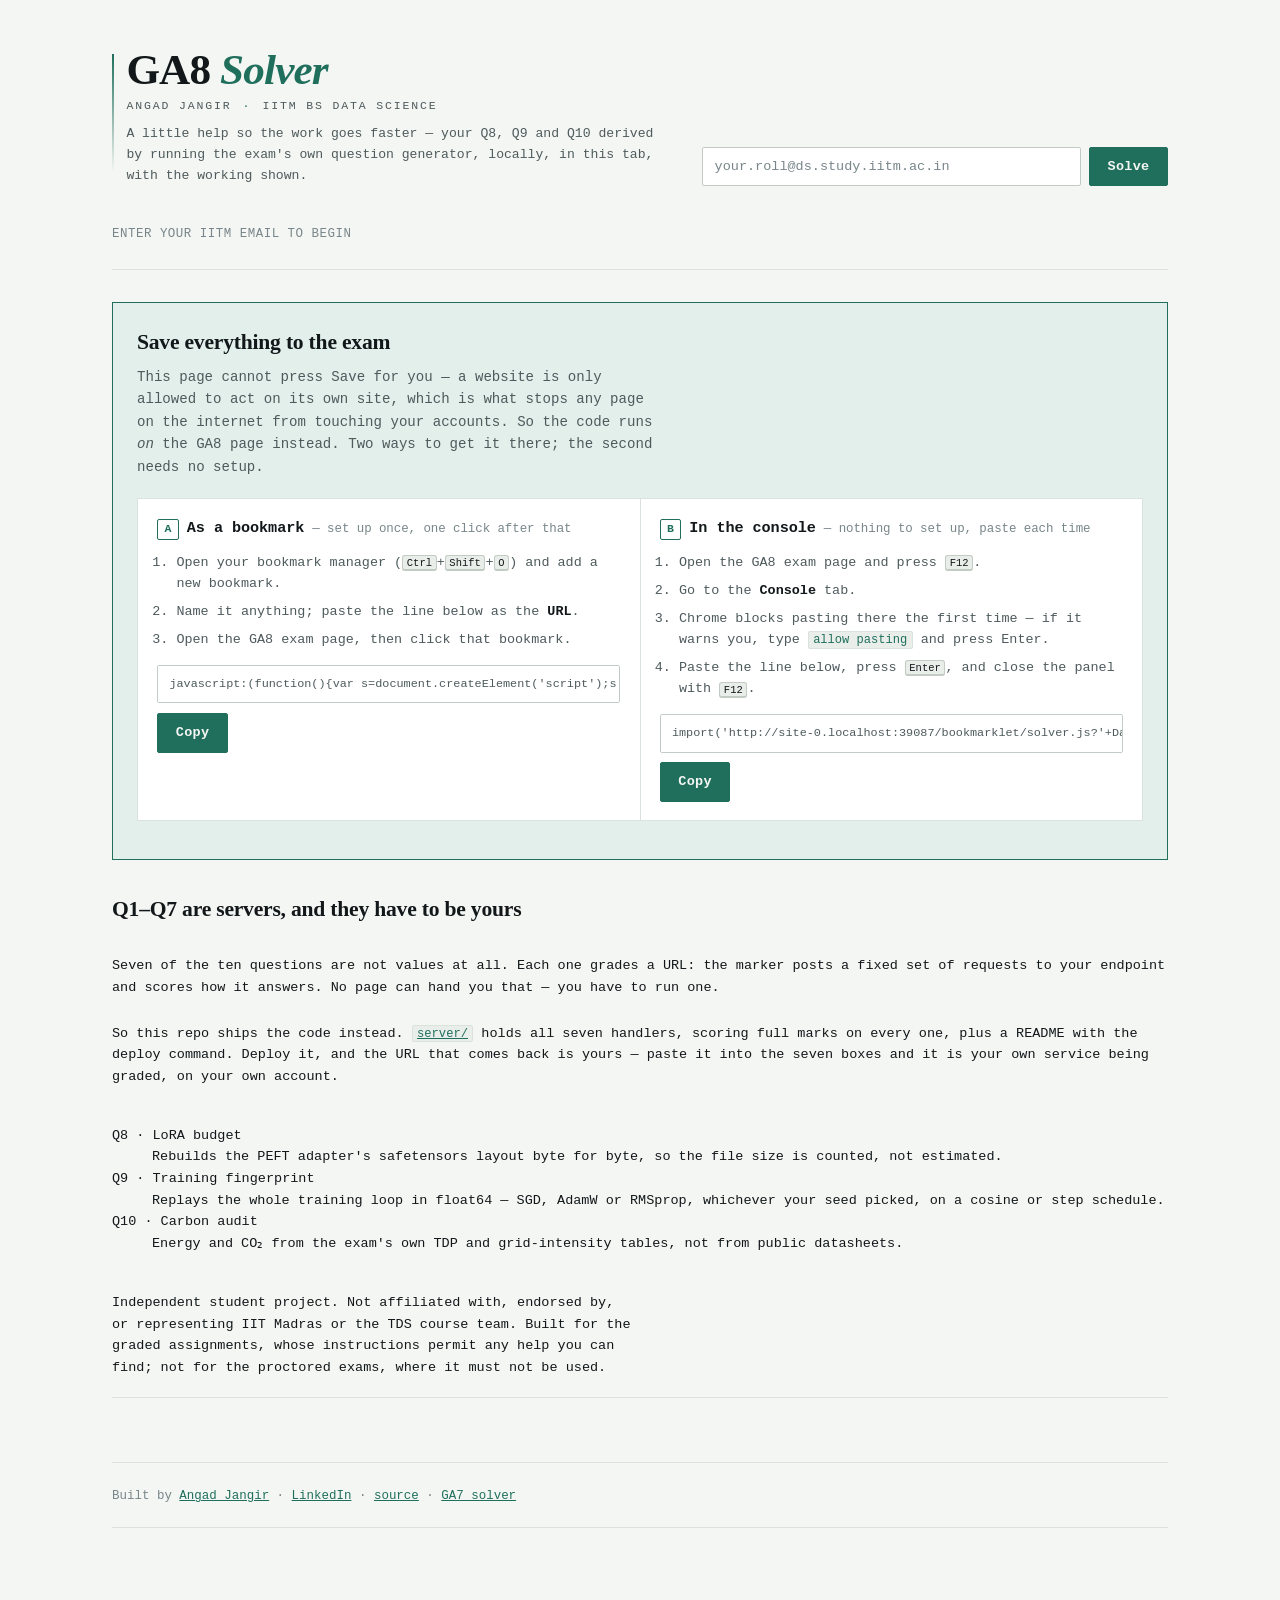
==== index.html @ c2b1f621 "GA8 Solver: derive Q8/Q9/Q10 per email, ship the Q1-Q7 service The three seeded questions are comput" ====
<!doctype html>
<html lang="en">
<head>
<meta charset="utf-8">
<meta name="viewport" content="width=device-width, initial-scale=1">
<title>GA8 Solver — derived, not guessed</title>
<meta name="description" content="Derives your GA8 Q8/Q9/Q10 answers from your email by running the exam's own question generator, in this tab, with the working shown — and hands you the server code for Q1–Q7.">
<meta name="color-scheme" content="light dark">
<link rel="icon" href="data:image/svg+xml,<svg xmlns='http://www.w3.org/2000/svg' viewBox='0 0 100 100'><text y='.9em' font-size='90'>&#129517;</text></svg>">
<link rel="stylesheet" href="./assets/style.css">
</head>
<body>
<div class="wrap">

  <header class="top">
    <div class="brand">
      <h1 class="wordmark">GA8 <em>Solver</em></h1>
      <p class="byline">Angad Jangir <span>·</span> IITM BS Data Science</p>
      <p class="tagline">A little help so the work goes faster — your Q8, Q9 and Q10 derived by running the exam's own question generator, locally, in this tab, with the working shown.</p>
    </div>
    <form id="run">
      <input id="email" type="email" placeholder="your.roll@ds.study.iitm.ac.in" autocomplete="email" required>
      <button class="go" type="submit">Solve</button>
    </form>
    <p id="status" data-kind="idle">Enter your IITM email to begin</p>
  </header>

  <section id="results" hidden></section>

  <section class="action" id="action">
    <div class="action-head">
      <h2>Save everything to the exam</h2>
      <p>
        This page cannot press Save for you — a website is only allowed to act on its own site,
        which is what stops any page on the internet from touching your accounts. So the code runs
        <em>on</em> the GA8 page instead. Two ways to get it there; the second needs no setup.
      </p>
    </div>

    <div class="ways">
      <article class="way">
        <h3><span class="way-n">A</span> As a bookmark <em>— set up once, one click after that</em></h3>
        <ol>
          <li>Open your bookmark manager (<kbd>Ctrl</kbd>+<kbd>Shift</kbd>+<kbd>O</kbd>) and add a new bookmark.</li>
          <li>Name it anything; paste the line below as the <strong>URL</strong>.</li>
          <li>Open the GA8 exam page, then click that bookmark.</li>
        </ol>
        <div class="action-code">
          <code id="bookmarklet-src">loading…</code>
          <button class="go" id="copy-bookmarklet" type="button">Copy</button>
        </div>
      </article>

      <article class="way">
        <h3><span class="way-n">B</span> In the console <em>— nothing to set up, paste each time</em></h3>
        <ol>
          <li>Open the GA8 exam page and press <kbd>F12</kbd>.</li>
          <li>Go to the <strong>Console</strong> tab.</li>
          <li>Chrome blocks pasting there the first time — if it warns you, type
            <code class="inline">allow pasting</code> and press Enter.</li>
          <li>Paste the line below, press <kbd>Enter</kbd>, and close the panel with <kbd>F12</kbd>.</li>
        </ol>
        <div class="action-code">
          <code id="console-src">loading…</code>
          <button class="go" id="copy-console" type="button">Copy</button>
        </div>
      </article>
    </div>
  </section>

  <section class="colophon">
    <h2>Q1–Q7 are servers, and they have to be yours</h2>
    <p>
      Seven of the ten questions are not values at all. Each one grades a URL: the marker posts a
      fixed set of requests to your endpoint and scores how it answers. No page can hand you that —
      you have to run one.
    </p>
    <p>
      So this repo ships the code instead. <a href="https://github.com/angadseth/tds-ga8-solver/tree/main/server"><code class="inline">server/</code></a>
      holds all seven handlers, scoring full marks on every one, plus a README with the deploy
      command. Deploy it, and the URL that comes back is yours — paste it into the seven boxes
      and it is your own service being graded, on your own account.
    </p>
    <dl class="facts">
      <dt>Q8 · LoRA budget</dt><dd>Rebuilds the PEFT adapter's safetensors layout byte for byte, so the file size is counted, not estimated.</dd>
      <dt>Q9 · Training fingerprint</dt><dd>Replays the whole training loop in float64 — SGD, AdamW or RMSprop, whichever your seed picked, on a cosine or step schedule.</dd>
      <dt>Q10 · Carbon audit</dt><dd>Energy and CO₂ from the exam's own TDP and grid-intensity tables, not from public datasheets.</dd>
    </dl>
    <p class="colophon-note">
      Independent student project. Not affiliated with, endorsed by, or representing IIT Madras or
      the TDS course team. Built for the graded assignments, whose instructions permit any help you
      can find; not for the proctored exams, where it must not be used.
    </p>
  </section>

  <footer class="colophon">
    <p>
      Built by <a href="https://github.com/angadseth">Angad Jangir</a> ·
      <a href="https://www.linkedin.com/in/angad-jangir-23306231b/">LinkedIn</a> ·
      <a href="https://github.com/angadseth/tds-ga8-solver">source</a> ·
      <a href="https://angadseth.github.io/tds-ga7-solver/">GA7 solver</a>
    </p>
  </footer>

</div>

<script type="module" src="./assets/app.js"></script>
<script>
  // Build the bookmarklet against wherever this page is actually hosted.
  const loader = new URL("./bookmarklet/solver.js", location.href).href;
  const code = `javascript:(function(){var s=document.createElement('script');s.type='module';s.src='${loader}?'+Date.now();document.body.appendChild(s);})()`;
  document.getElementById("bookmarklet-src").textContent = code;

  // The console wants the plain statement; a bookmark URL wants the javascript: form.
  const consoleCode = `import('${loader}?'+Date.now())`;
  document.getElementById("console-src").textContent = consoleCode;

  const wire = (id, text) => {
    const button = document.getElementById(id);
    button.addEventListener("click", async () => {
      await navigator.clipboard.writeText(text);
      button.textContent = "Copied";
      setTimeout(() => (button.textContent = "Copy"), 1500);
    });
  };
  wire("copy-bookmarklet", code);
  wire("copy-console", consoleCode);
</script>
</body>
</html>
---- assets/style.css ----
/* GA7 Solver — an instrument, not a document.
   Monospace throughout so every value sits on the same grid; one serif
   wordmark to keep it from reading as a terminal dump. */

:root {
  --ground: #f4f6f3;
  --surface: #ffffff;
  --surface-2: #eaeeea;
  --ink: #12181a;
  --ink-2: #4e5a5c;
  --ink-3: #78868a;
  --rule: #dbe1dc;
  --rule-2: #c2ccc4;
  --accent: #1f6f5c;
  --accent-soft: #e2efea;
  --pending: #8d5e10;
  --pending-soft: #f6efe0;
  --fail: #9e3b2e;

  --mono: ui-monospace, "Cascadia Mono", "SFMono-Regular", Consolas, "Liberation Mono", monospace;
  --serif: "Iowan Old Style", "Palatino Linotype", Palatino, Georgia, serif;
}

@media (prefers-color-scheme: dark) {
  :root:not([data-theme="light"]) {
    --ground: #0d1211;
    --surface: #141b1a;
    --surface-2: #1b2423;
    --ink: #e4eae7;
    --ink-2: #a3b1ad;
    --ink-3: #7a8884;
    --rule: #253130;
    --rule-2: #35443f;
    --accent: #6fc9ad;
    --accent-soft: #12241f;
    --pending: #d6a54e;
    --pending-soft: #241d10;
    --fail: #e08a78;
  }
}

:root[data-theme="dark"] {
  --ground: #0d1211;
  --surface: #141b1a;
  --surface-2: #1b2423;
  --ink: #e4eae7;
  --ink-2: #a3b1ad;
  --ink-3: #7a8884;
  --rule: #253130;
  --rule-2: #35443f;
  --accent: #6fc9ad;
  --accent-soft: #12241f;
  --pending: #d6a54e;
  --pending-soft: #241d10;
  --fail: #e08a78;
}

* { box-sizing: border-box; }

body {
  margin: 0;
  padding: 0 1.25rem 6rem;
  background: var(--ground);
  color: var(--ink);
  font-family: var(--mono);
  font-size: 13.5px;
  line-height: 1.6;
  font-variant-numeric: tabular-nums;
  -webkit-font-smoothing: antialiased;
}

.wrap { max-width: 66rem; margin: 0 auto; }

/* ---------- masthead ---------- */

header.top {
  display: flex;
  flex-wrap: wrap;
  align-items: flex-end;
  gap: 1.5rem 2rem;
  padding: 3rem 0 1.5rem;
  border-bottom: 1px solid var(--rule);
}

.wordmark {
  font-family: var(--serif);
  font-size: clamp(1.9rem, 1.4rem + 1.8vw, 2.7rem);
  font-weight: 600;
  letter-spacing: -0.02em;
  line-height: 1;
  margin: 0;
  flex: 0 0 auto;
}

.wordmark em { font-style: italic; color: var(--accent); }

.tagline {
  margin: 0.5rem 0 0;
  color: var(--ink-2);
  font-size: 0.82rem;
  max-width: 34rem;
}

form#run {
  margin-left: auto;
  display: flex;
  gap: 0.5rem;
  align-items: stretch;
  flex: 1 1 22rem;
  max-width: 30rem;
}

input[type="email"] {
  flex: 1;
  min-width: 0;
  font: inherit;
  color: var(--ink);
  background: var(--surface);
  border: 1px solid var(--rule-2);
  border-radius: 2px;
  padding: 0.5rem 0.7rem;
}

input[type="email"]::placeholder { color: var(--ink-3); }
input[type="email"]:focus-visible { outline: 2px solid var(--accent); outline-offset: -1px; }

button.go {
  font: inherit;
  font-weight: 600;
  letter-spacing: 0.02em;
  color: var(--ground);
  background: var(--accent);
  border: 1px solid var(--accent);
  border-radius: 2px;
  padding: 0.5rem 1.1rem;
  cursor: pointer;
}

button.go:hover { filter: brightness(1.08); }
button.go:focus-visible { outline: 2px solid var(--ink); outline-offset: 2px; }

#status {
  margin: 0.9rem 0 0;
  font-size: 0.78rem;
  letter-spacing: 0.04em;
  text-transform: uppercase;
  color: var(--ink-3);
  flex-basis: 100%;
}

#status[data-kind="ok"] { color: var(--accent); }
#status[data-kind="error"] { color: var(--fail); text-transform: none; letter-spacing: 0; }

/* ---------- summary ---------- */

#summary {
  display: grid;
  grid-template-columns: repeat(auto-fit, minmax(9rem, 1fr));
  gap: 1px;
  background: var(--rule);
  border: 1px solid var(--rule);
  margin: 2rem 0;
}

#summary:empty { display: none; }

.fact { background: var(--surface); padding: 1rem 1.1rem; }
.fact-value { font-size: 1.5rem; font-weight: 600; letter-spacing: -0.02em; line-height: 1.1; }
.fact-label { font-size: 0.74rem; color: var(--ink-3); margin-top: 0.3rem; }

/* ---------- ledger ---------- */

#ledger { border: 1px solid var(--rule); border-bottom: 0; }
#ledger:empty { display: none; }

.row { border-bottom: 1px solid var(--rule); background: var(--surface); }
.row[open] { background: var(--surface-2); }

.row-head {
  display: grid;
  grid-template-columns: 2.2rem minmax(6rem, 1fr) 4.5rem minmax(0, 1.6fr) auto;
  align-items: center;
  gap: 0.9rem;
  padding: 0.7rem 1rem;
  cursor: pointer;
  list-style: none;
}

.row-head::-webkit-details-marker { display: none; }
.row-head:hover { background: var(--accent-soft); }
.row-head:focus-visible { outline: 2px solid var(--accent); outline-offset: -2px; }

.row-n { color: var(--ink-3); font-size: 0.8rem; }
.row-title { font-weight: 600; letter-spacing: -0.01em; }
.row-marks { color: var(--ink-3); font-size: 0.76rem; }

.row-answer {
  overflow: hidden;
  text-overflow: ellipsis;
  white-space: nowrap;
  font-size: 0.82rem;
}

.row-answer.is-answer { color: var(--accent); }
.row-answer.is-pending { color: var(--pending); }
.row-answer.is-fail { color: var(--fail); }

.row--service .row-n,
.row--lookup .row-n { color: var(--pending); }

button.copy {
  font: inherit;
  font-size: 0.72rem;
  letter-spacing: 0.06em;
  text-transform: uppercase;
  color: var(--ink-2);
  background: transparent;
  border: 1px solid var(--rule-2);
  border-radius: 2px;
  padding: 0.2rem 0.55rem;
  cursor: pointer;
}

button.copy:hover { color: var(--ink); border-color: var(--ink-3); }

.row-body {
  padding: 0.4rem 1rem 1.3rem 4.1rem;
  border-top: 1px dashed var(--rule);
}

.note { margin: 0.8rem 0; color: var(--ink-2); max-width: 62ch; font-size: 0.85rem; }

.kv { display: grid; grid-template-columns: 12rem minmax(0, 1fr); gap: 0.6rem; margin: 0.45rem 0; }
.kv dt { color: var(--ink-3); font-size: 0.78rem; margin: 0; }
.kv dd { margin: 0; overflow-wrap: anywhere; }

ul.urls { margin: 0; padding-left: 1.1rem; }
ul.urls li { font-size: 0.8rem; overflow-wrap: anywhere; }

.scroll { overflow-x: auto; margin-top: 0.9rem; border: 1px solid var(--rule); }
table { border-collapse: collapse; width: 100%; font-size: 0.78rem; }
th, td { text-align: left; padding: 0.28rem 0.7rem; border-bottom: 1px solid var(--rule); white-space: nowrap; }
th { background: var(--surface-2); color: var(--ink-3); font-weight: 600; position: sticky; top: 0; }
tbody tr:last-child td { border-bottom: 0; }

/* ---------- prose blocks ---------- */

section.block { margin: 3rem 0 0; }

h2 {
  font-family: var(--serif);
  font-size: 1.35rem;
  font-weight: 600;
  letter-spacing: -0.01em;
  margin: 0 0 0.3rem;
}

section.block p { color: var(--ink-2); max-width: 64ch; font-size: 0.87rem; }

.callout {
  border: 1px solid var(--rule);
  border-left: 3px solid var(--pending);
  background: var(--pending-soft);
  padding: 0.9rem 1.1rem;
  margin: 1.2rem 0;
  max-width: 64ch;
  font-size: 0.85rem;
  color: var(--ink-2);
}

code {
  background: var(--surface-2);
  border: 1px solid var(--rule);
  border-radius: 2px;
  padding: 0.05em 0.35em;
  font-size: 0.9em;
}

pre {
  background: var(--surface);
  border: 1px solid var(--rule);
  padding: 0.9rem 1rem;
  overflow-x: auto;
  font-size: 0.78rem;
  margin: 1rem 0;
}

a { color: var(--accent); }

/* ---------- credits links ---------- */

.links {
  list-style: none;
  margin: 1.2rem 0 0;
  padding: 0;
  display: grid;
  gap: 1px;
  background: var(--rule);
  border: 1px solid var(--rule);
  max-width: 46rem;
}
@media (min-width: 54rem) { .links { grid-template-columns: minmax(0, 1fr) minmax(0, 1fr); } }

.links a {
  display: block;
  padding: 0.8rem 1rem;
  background: var(--surface);
  text-decoration: none;
  color: inherit;
  height: 100%;
}
.links a:hover { background: var(--surface-2); }

.links-what { display: block; color: var(--ink); font-size: 0.87rem; font-weight: 600; }
.links-who { display: block; margin-top: 0.15rem; color: var(--ink-3); font-size: 0.76rem; }

footer {
  margin-top: 4rem;
  padding-top: 1.5rem;
  border-top: 1px solid var(--rule);
  color: var(--ink-3);
  font-size: 0.78rem;
  max-width: 64ch;
}

@media (prefers-reduced-motion: reduce) {
  * { animation: none !important; transition: none !important; }
}

@media (max-width: 46rem) {
  .row-head { grid-template-columns: 2rem 1fr auto; row-gap: 0.35rem; }
  .row-marks { display: none; }
  .row-answer { grid-column: 1 / -1; white-space: normal; padding-left: 2.9rem; }
  .row-body { padding-left: 1rem; }
  .kv { grid-template-columns: 1fr; gap: 0.1rem; }
  form#run { margin-left: 0; }
}

/* ---------- street view panel ---------- */

.sv {
  display: flex;
  flex-direction: column;
  align-items: flex-start;
  gap: 0.55rem;
  margin-top: 1rem;
  padding: 1rem;
  border: 1px solid var(--rule);
  background: var(--surface);
  max-width: 46rem;
}

.sv-field { display: grid; grid-template-columns: 7rem minmax(0, 1fr); gap: 0.6rem; align-items: center; width: 100%; }
.sv-field > span { color: var(--ink-3); font-size: 0.78rem; }

.sv-input {
  font: inherit;
  color: var(--ink);
  background: var(--ground);
  border: 1px solid var(--rule-2);
  border-radius: 2px;
  padding: 0.4rem 0.6rem;
  min-width: 0;
}

.sv-input:focus-visible { outline: 2px solid var(--accent); outline-offset: -1px; }
.sv-ref { font-size: 0.8rem; color: var(--ink-2); text-decoration: none; border-bottom: 1px solid var(--rule-2); }
.sv-ref:hover { color: var(--ink); border-bottom-color: currentColor; }
.sv .go { align-self: flex-start; }
.sv .go:disabled { opacity: 0.5; cursor: progress; }

.sv-out { width: 100%; }
.sv-out:empty { display: none; }
.sv-answer { display: flex; align-items: center; gap: 0.7rem; flex-wrap: wrap; margin-bottom: 0.7rem; }
.sv-answer code { color: var(--accent); font-size: 0.92rem; }
.sv-error { color: var(--fail); margin: 0; font-size: 0.85rem; }

/* ---------- probe harness ---------- */

.probe-controls { display: flex; gap: 0.5rem; margin: 1.2rem 0 0.8rem; max-width: 46rem; }
.probe-controls .sv-input { flex: 1; }

.probe-bar { min-height: 1.4rem; }
.probe-count { font-size: 0.8rem; letter-spacing: 0.04em; text-transform: uppercase; color: var(--ink-3); }
.probe-count--ok { color: var(--accent); }
.probe-count--bad { color: var(--fail); }

.probe-out { border: 1px solid var(--rule); margin-top: 0.6rem; }
.probe-out:empty { display: none; }

.probe {
  display: grid;
  grid-template-columns: 3rem minmax(0, 1fr) 10rem;
  gap: 0.7rem;
  align-items: baseline;
  padding: 0.32rem 0.8rem;
  border-bottom: 1px solid var(--rule);
  background: var(--surface);
  font-size: 0.8rem;
}

.probe:last-child { border-bottom: 0; }
.probe-mark { font-size: 0.7rem; letter-spacing: 0.06em; text-transform: uppercase; }
.probe--ok .probe-mark { color: var(--accent); }
.probe--bad .probe-mark { color: var(--fail); }
.probe--bad { background: var(--pending-soft); }
.probe-path { color: var(--ink-3); text-align: right; }
.probe-detail { grid-column: 2 / -1; color: var(--ink-2); font-size: 0.75rem; overflow-wrap: anywhere; }

@media (max-width: 46rem) {
  .probe { grid-template-columns: 3rem 1fr; }
  .probe-path { grid-column: 2; text-align: left; }
}

/* ---------- street view: the manual route, which needs no token ---------- */

.sv ol.steps { margin: 0 0 0.4rem; padding-left: 1.3rem; display: flex; flex-direction: column; gap: 0.45rem; }
.sv ol.steps li { font-size: 0.85rem; color: var(--ink-2); }
.sv ol.steps strong { color: var(--ink); }

.sv-prompt {
  width: 100%;
  max-height: 15rem;
  overflow: auto;
  white-space: pre-wrap;
  margin: 0.6rem 0 0.5rem;
  font-size: 0.76rem;
  color: var(--ink-2);
}

.sv-auto { width: 100%; margin-top: 0.9rem; border-top: 1px solid var(--rule); padding-top: 0.8rem; }
.sv-auto summary { cursor: pointer; color: var(--ink-3); font-size: 0.8rem; margin-bottom: 0.6rem; }
.sv-auto summary:hover { color: var(--ink); }
.sv-auto > *:not(summary) { margin-bottom: 0.5rem; }

/* ---------- workflow evidence ---------- */

.wf { margin-top: 0.9rem; max-width: 46rem; }
.wf .probe-controls { margin-top: 0; }
.wf-out:empty { display: none; }
.wf-out { border: 1px solid var(--rule); margin-top: 0.6rem; }
.wf-out .sv-error, .wf-out .note { padding: 0.6rem 0.8rem; margin: 0; }

.sv-actions { display: flex; align-items: center; gap: 0.8rem; flex-wrap: wrap; }
.sv-free { color: var(--accent); font-size: 0.76rem; letter-spacing: 0.04em; text-transform: uppercase; }

.wf > .go { margin-bottom: 0.5rem; }
.wf-ok { color: var(--accent); }
.wf-warn { color: var(--pending); }
.wf-manual { margin-top: 0.4rem; }
.wf-manual summary { cursor: pointer; color: var(--ink-3); font-size: 0.8rem; }
.wf-manual summary:hover { color: var(--ink); }

/* ---------- the score the exam actually recorded ---------- */

.live {
  display: flex;
  align-items: baseline;
  flex-wrap: wrap;
  gap: 0.5rem 1rem;
  padding: 0.9rem 1.1rem;
  margin: 0 0 2rem;
  border: 1px solid var(--rule);
  border-left: 3px solid var(--accent);
  background: var(--surface);
}

.live-label { color: var(--ink-3); font-size: 0.76rem; letter-spacing: 0.06em; text-transform: uppercase; }
.live-value { font-size: 1.35rem; font-weight: 600; letter-spacing: -0.02em; }
.live-value--full { color: var(--accent); }
.live-value--part { color: var(--pending); }
.live-value--none { color: var(--ink-3); font-size: 1rem; }
.live-detail { color: var(--ink-2); font-size: 0.8rem; flex: 1 1 14rem; }
.live .copy { margin-left: auto; }

/* ---------- the thing that actually saves ---------- */

.action {
  margin: 2rem 0;
  border: 1px solid var(--accent);
  background: var(--accent-soft);
  padding: 1.4rem 1.5rem;
}

.action h2 { margin: 0 0 0.4rem; }
.action-head p { color: var(--ink-2); max-width: 62ch; margin: 0; font-size: 0.88rem; }

.action-steps {
  margin: 1rem 0;
  padding-left: 1.3rem;
  display: flex;
  flex-direction: column;
  gap: 0.3rem;
  max-width: 62ch;
}

.action-steps li { color: var(--ink); font-size: 0.88rem; }

.action-code {
  display: flex;
  flex-wrap: wrap;
  gap: 0.6rem;
  align-items: stretch;
  margin-top: 0.9rem;
  min-width: 0;
}

.action-code code {
  flex: 1 1 100%;
  min-width: 0;
  max-width: 100%;
  overflow-x: auto;
  white-space: nowrap;
  background: var(--surface);
  border: 1px solid var(--rule-2);
  border-radius: 2px;
  padding: 0.55rem 0.7rem;
  font-size: 0.74rem;
  color: var(--ink-2);
}

.action-code .go { flex: 0 0 auto; }

@media (max-width: 40rem) {
  .action-code { flex-direction: column; }
  .action-code .go { align-self: flex-start; }
}

/* ---------- masthead identity ---------- */

.brand { position: relative; padding-left: 0.9rem; }

.brand::before {
  content: "";
  position: absolute;
  left: 0;
  top: 0.35rem;
  bottom: 0.9rem;
  width: 2px;
  background: linear-gradient(var(--accent), transparent);
}

.byline {
  margin: 0.35rem 0 0;
  font-size: 0.72rem;
  letter-spacing: 0.16em;
  text-transform: uppercase;
  color: var(--ink-2);
}

.byline span { color: var(--accent); padding: 0 0.15rem; }

/* ---------- colophon ---------- */

.colophon {
  display: flex;
  flex-wrap: wrap;
  gap: 1.5rem 3rem;
  align-items: flex-start;
  justify-content: space-between;
  padding-bottom: 1.2rem;
  border-bottom: 1px solid var(--rule);
  margin-bottom: 1.2rem;
}

.colophon p { margin: 0; }

.colophon-name {
  font-family: var(--serif);
  font-size: 1.15rem;
  font-weight: 600;
  letter-spacing: -0.01em;
  color: var(--ink);
}

.colophon-facts { display: flex; flex-wrap: wrap; gap: 0.3rem 2rem; margin: 0; }
.colophon-facts > div { display: flex; flex-direction: column; gap: 0.1rem; }
.colophon-facts dt { font-size: 0.68rem; letter-spacing: 0.12em; text-transform: uppercase; color: var(--ink-3); }
.colophon-facts dd { margin: 0; font-size: 0.82rem; color: var(--ink-2); }

.colophon-note { max-width: 64ch; }

footer { max-width: none; }

/* ---------- two ways in ---------- */

.ways { display: grid; gap: 1px; background: var(--rule); border: 1px solid var(--rule); margin: 1.2rem 0 1rem; }
@media (min-width: 54rem) { .ways { grid-template-columns: minmax(0, 1fr) minmax(0, 1fr); } }

/* min-width:0 lets the code block scroll inside the card instead of
   stretching the grid track and pushing the page sideways. */
.way { background: var(--surface); padding: 1.1rem 1.2rem; min-width: 0; }

.way h3 {
  margin: 0 0 0.7rem;
  font-size: 0.95rem;
  font-weight: 650;
  letter-spacing: -0.005em;
  display: flex;
  align-items: baseline;
  gap: 0.5rem;
  flex-wrap: wrap;
}

.way h3 em { font-style: normal; font-weight: 400; color: var(--ink-3); font-size: 0.78rem; }

.way-n {
  display: inline-grid;
  place-items: center;
  width: 1.35rem;
  height: 1.35rem;
  border: 1px solid var(--accent);
  color: var(--accent);
  font-size: 0.72rem;
  border-radius: 2px;
  flex: 0 0 auto;
}

.way ol { margin: 0; padding-left: 1.2rem; display: flex; flex-direction: column; gap: 0.4rem; }
.way li { font-size: 0.84rem; color: var(--ink-2); }
.way li strong { color: var(--ink); font-weight: 620; }

kbd {
  font: inherit;
  font-size: 0.78em;
  background: var(--surface-2);
  border: 1px solid var(--rule-2);
  border-bottom-width: 2px;
  border-radius: 3px;
  padding: 0.05em 0.35em;
  color: var(--ink);
}

code.inline { color: var(--accent); }

.action-after { margin: 0; color: var(--ink-2); font-size: 0.85rem; max-width: 66ch; }

/* --- GA8 additions: the derived-answer cards -----------------------------
   Own class names throughout: .row / .row-answer / .facts already mean
   something else in this stylesheet (the GA7 results table), and reusing them
   inherits nowrap and grid rules that mangle a JSON block. */

#results {
  max-width: 62rem;
  margin: 0 auto 3rem;
  padding: 0 1rem;
}

.ga8-h {
  font-family: var(--serif);
  font-size: 1.35rem;
  font-weight: 500;
  margin: 2.5rem 0 1rem;
}

.ga8-card {
  display: block;
  background: var(--surface);
  border: 1px solid var(--rule);
  border-radius: 10px;
  padding: 1rem 1.15rem 1.15rem;
  margin-bottom: 0.9rem;
}

.ga8-head {
  display: flex;
  align-items: baseline;
  gap: 0.65rem;
  margin: 0 0 0.25rem;
  font-size: 0.95rem;
  font-weight: 600;
}

.ga8-num { color: var(--accent); }

.ga8-qid {
  margin: 0 0 0.8rem;
  color: var(--ink-3);
  font-size: 0.78rem;
}

.ga8-works {
  list-style: none;
  margin: 0;
  padding: 0;
}

.ga8-works li {
  display: flex;
  flex-wrap: wrap;
  gap: 0.5rem;
  padding: 0.2rem 0;
  font-size: 0.8rem;
}

.ga8-works b {
  min-width: 8.5rem;
  color: var(--ink-3);
  font-weight: 400;
}

.ga8-json {
  margin: 0.85rem 0 0.7rem;
  padding: 0.7rem 0.85rem;
  background: var(--surface-2);
  border: 1px solid var(--rule);
  border-radius: 7px;
  overflow-x: auto;
  white-space: pre;
  font-family: var(--mono);
  font-size: 0.8rem;
  line-height: 1.5;
}

.ga8-copy {
  padding: 0.4rem 0.85rem;
  background: transparent;
  color: var(--ink-2);
  border: 1px solid var(--rule-2);
  border-radius: 6px;
  font: inherit;
  font-size: 0.78rem;
  cursor: pointer;
}

.ga8-copy:hover { border-color: var(--accent); color: var(--accent); }

.ga8-ids {
  list-style: none;
  margin: 0;
  padding: 0;
}

.ga8-ids li {
  display: flex;
  flex-wrap: wrap;
  gap: 0.5rem 0.75rem;
  align-items: baseline;
  justify-content: space-between;
  padding: 0.4rem 0;
  border-top: 1px solid var(--rule);
  font-size: 0.82rem;
}

.ga8-ids li:first-child { border-top: 0; }
.ga8-ids code { color: var(--ink-3); font-size: 0.76rem; }
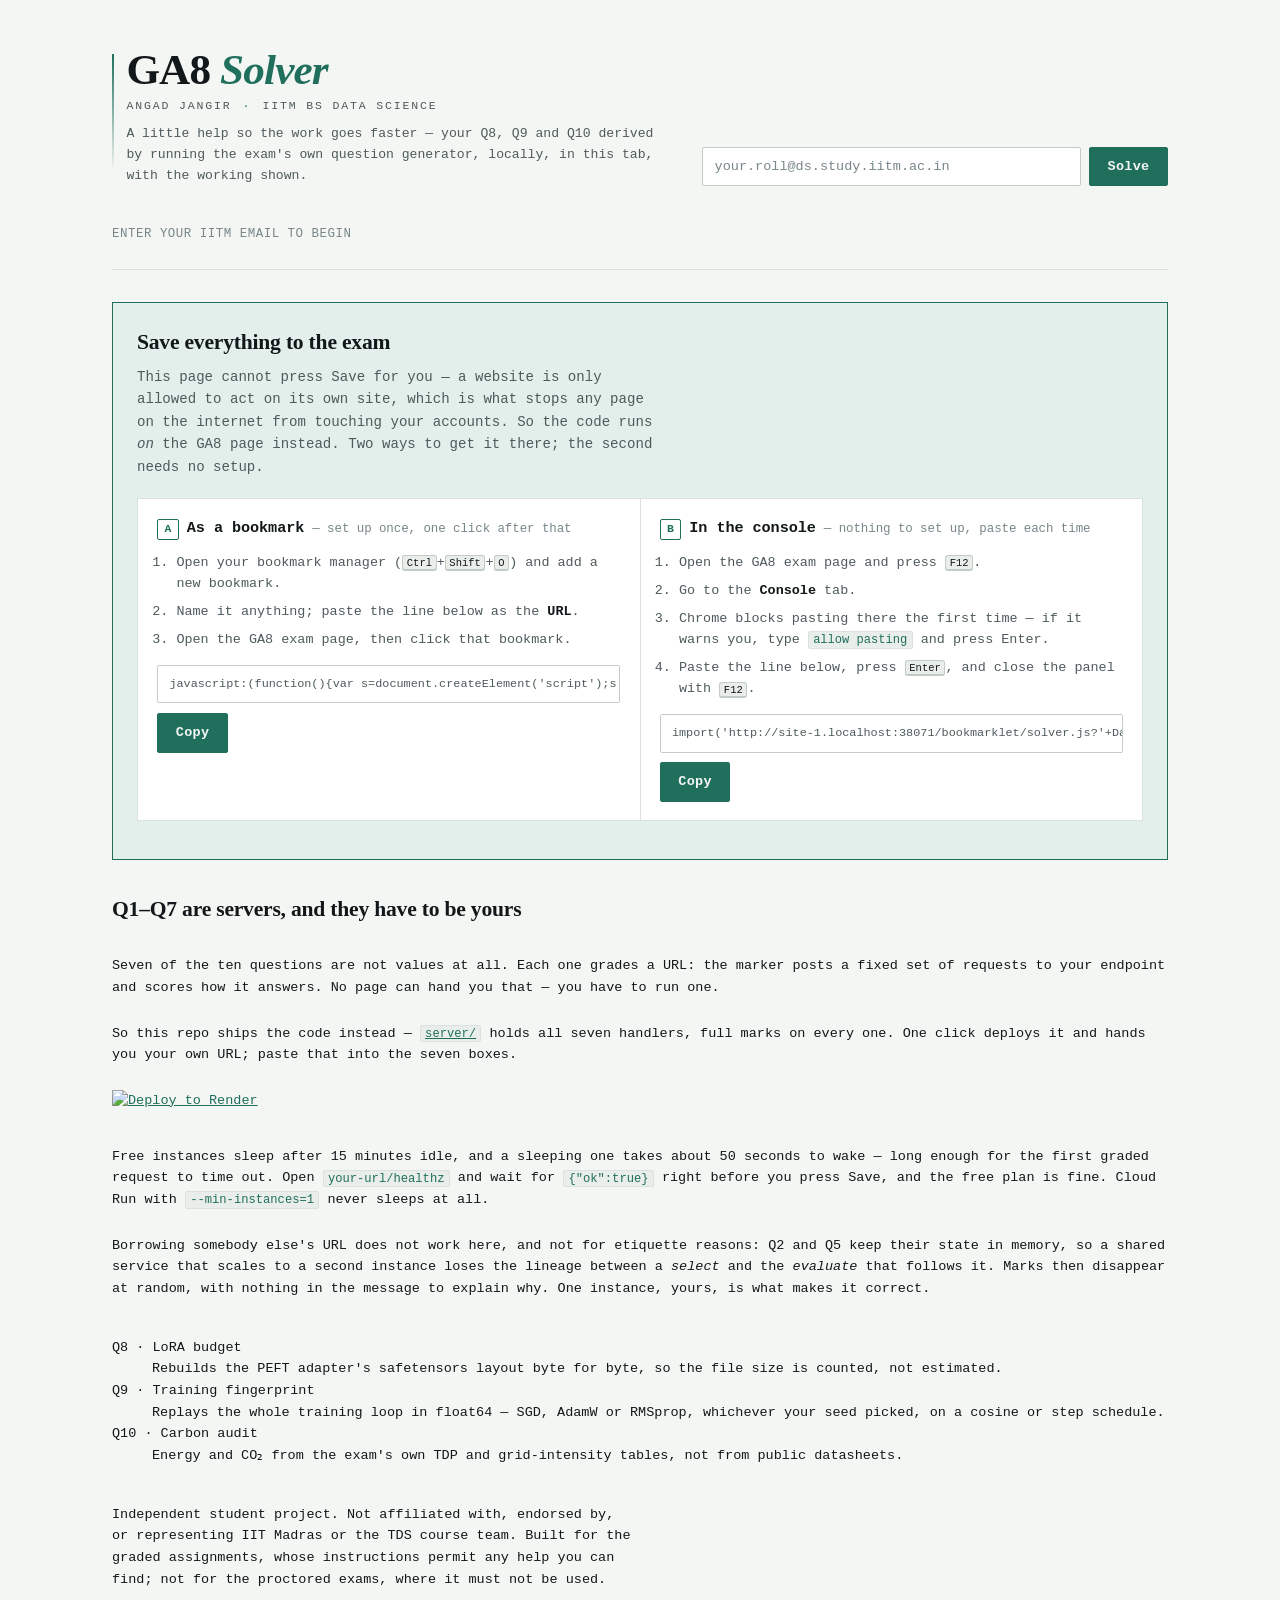
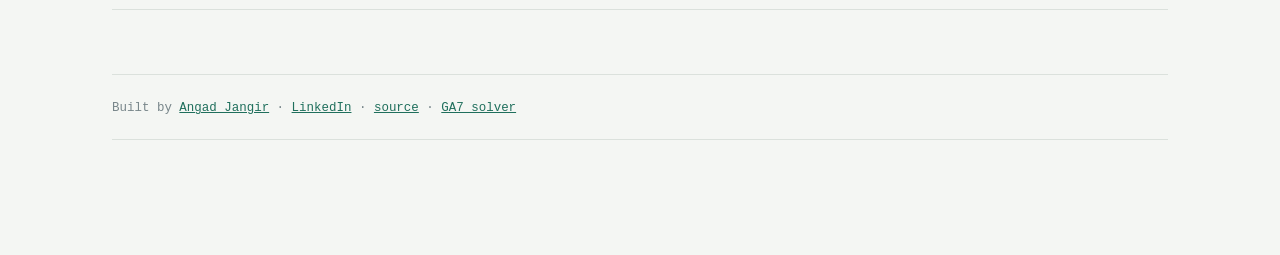
==== commit cc85e93b: "Make the Q1-Q7 deploy one click, and say why the service must be yours Q2 and Q5 keep cross-request " ====
--- a/index.html
+++ b/index.html
@@ -76,10 +76,29 @@
       you have to run one.
     </p>
     <p>
-      So this repo ships the code instead. <a href="https://github.com/angadseth/tds-ga8-solver/tree/main/server"><code class="inline">server/</code></a>
-      holds all seven handlers, scoring full marks on every one, plus a README with the deploy
-      command. Deploy it, and the URL that comes back is yours — paste it into the seven boxes
-      and it is your own service being graded, on your own account.
+      So this repo ships the code instead —
+      <a href="https://github.com/angadseth/tds-ga8-solver/tree/main/server"><code class="inline">server/</code></a>
+      holds all seven handlers, full marks on every one. One click deploys it and hands you your
+      own URL; paste that into the seven boxes.
+    </p>
+    <p class="deploy-cta">
+      <a href="https://render.com/deploy?repo=https://github.com/angadseth/tds-ga8-solver">
+        <img src="https://render.com/images/deploy-to-render-button.svg" alt="Deploy to Render" height="32">
+      </a>
+    </p>
+    <p>
+      Free instances sleep after 15 minutes idle, and a sleeping one takes about 50 seconds to
+      wake — long enough for the first graded request to time out. Open
+      <code class="inline">your-url/healthz</code> and wait for <code class="inline">{"ok":true}</code>
+      right before you press Save, and the free plan is fine. Cloud Run with
+      <code class="inline">--min-instances=1</code> never sleeps at all.
+    </p>
+    <p>
+      Borrowing somebody else's URL does not work here, and not for etiquette reasons: Q2 and Q5
+      keep their state in memory, so a shared service that scales to a second instance loses the
+      lineage between a <em>select</em> and the <em>evaluate</em> that follows it. Marks then
+      disappear at random, with nothing in the message to explain why. One instance, yours,
+      is what makes it correct.
     </p>
     <dl class="facts">
       <dt>Q8 · LoRA budget</dt><dd>Rebuilds the PEFT adapter's safetensors layout byte for byte, so the file size is counted, not estimated.</dd>
--- a/assets/style.css
+++ b/assets/style.css
@@ -744,3 +744,6 @@
 
 .ga8-ids li:first-child { border-top: 0; }
 .ga8-ids code { color: var(--ink-3); font-size: 0.76rem; }
+
+.deploy-cta { margin: 1.1rem 0 1.4rem; }
+.deploy-cta img { display: block; max-width: 100%; height: 32px; }
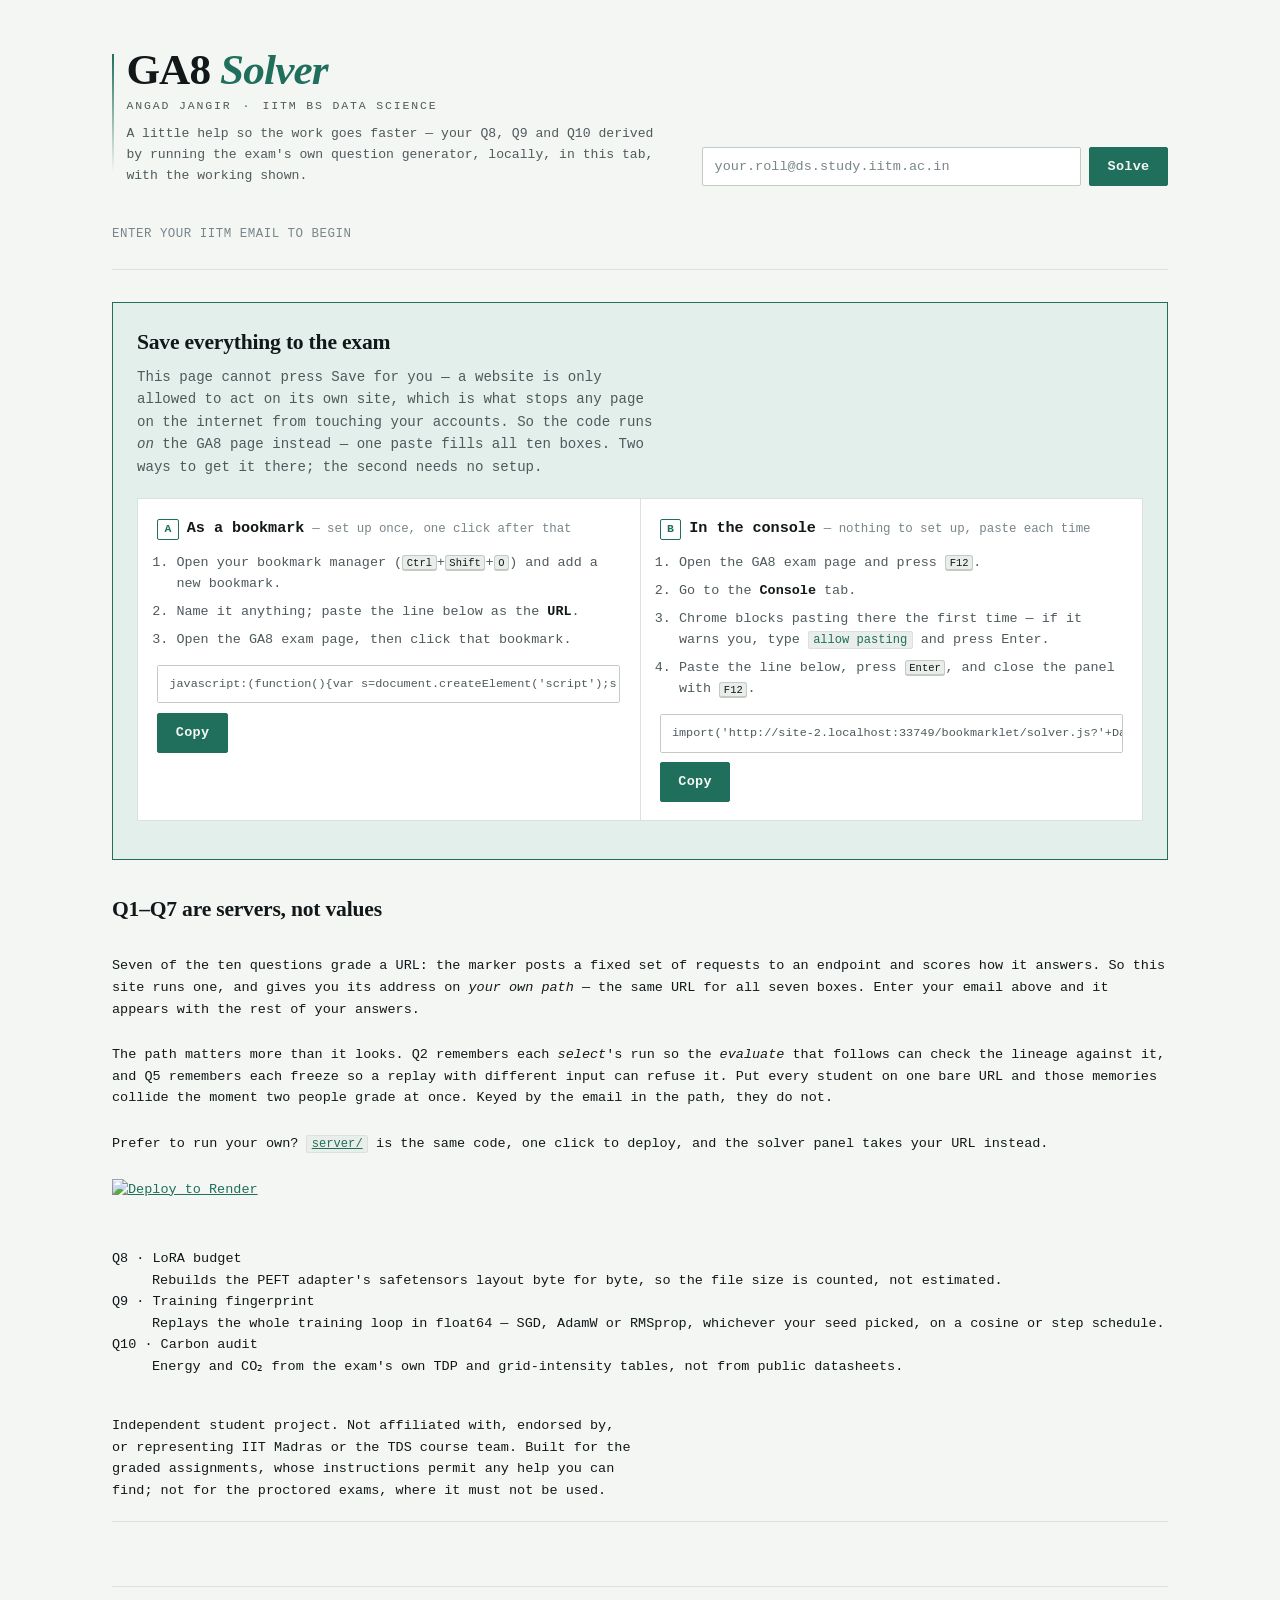
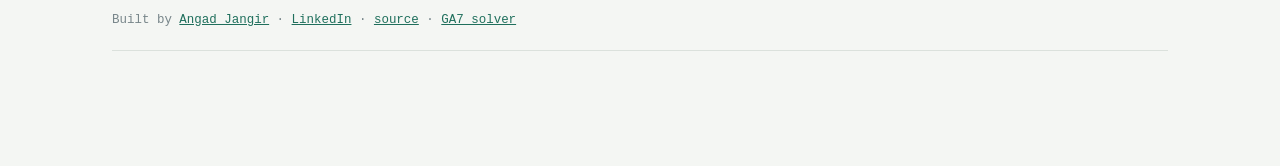
==== commit d87ee91f: "One paste fills all ten boxes: host Q1-Q7, namespaced per student Q1-Q7 are identical for every stud" ====
--- a/index.html
+++ b/index.html
@@ -33,7 +33,7 @@
       <p>
         This page cannot press Save for you — a website is only allowed to act on its own site,
         which is what stops any page on the internet from touching your accounts. So the code runs
-        <em>on</em> the GA8 page instead. Two ways to get it there; the second needs no setup.
+        <em>on</em> the GA8 page instead — one paste fills all ten boxes. Two ways to get it there; the second needs no setup.
       </p>
     </div>
 
@@ -69,36 +69,28 @@
   </section>
 
   <section class="colophon">
-    <h2>Q1–Q7 are servers, and they have to be yours</h2>
+    <h2>Q1–Q7 are servers, not values</h2>
     <p>
-      Seven of the ten questions are not values at all. Each one grades a URL: the marker posts a
-      fixed set of requests to your endpoint and scores how it answers. No page can hand you that —
-      you have to run one.
+      Seven of the ten questions grade a URL: the marker posts a fixed set of requests to an
+      endpoint and scores how it answers. So this site runs one, and gives you its address on
+      <em>your own path</em> — the same URL for all seven boxes. Enter your email above and it
+      appears with the rest of your answers.
     </p>
     <p>
-      So this repo ships the code instead —
-      <a href="https://github.com/angadseth/tds-ga8-solver/tree/main/server"><code class="inline">server/</code></a>
-      holds all seven handlers, full marks on every one. One click deploys it and hands you your
-      own URL; paste that into the seven boxes.
+      The path matters more than it looks. Q2 remembers each <em>select</em>'s run so the
+      <em>evaluate</em> that follows can check the lineage against it, and Q5 remembers each
+      freeze so a replay with different input can refuse it. Put every student on one bare URL and
+      those memories collide the moment two people grade at once. Keyed by the email in the path,
+      they do not.
+    </p>
+    <p>
+      Prefer to run your own? <a href="https://github.com/angadseth/tds-ga8-solver/tree/main/server"><code class="inline">server/</code></a>
+      is the same code, one click to deploy, and the solver panel takes your URL instead.
     </p>
     <p class="deploy-cta">
       <a href="https://render.com/deploy?repo=https://github.com/angadseth/tds-ga8-solver">
         <img src="https://render.com/images/deploy-to-render-button.svg" alt="Deploy to Render" height="32">
       </a>
-    </p>
-    <p>
-      Free instances sleep after 15 minutes idle, and a sleeping one takes about 50 seconds to
-      wake — long enough for the first graded request to time out. Open
-      <code class="inline">your-url/healthz</code> and wait for <code class="inline">{"ok":true}</code>
-      right before you press Save, and the free plan is fine. Cloud Run with
-      <code class="inline">--min-instances=1</code> never sleeps at all.
-    </p>
-    <p>
-      Borrowing somebody else's URL does not work here, and not for etiquette reasons: Q2 and Q5
-      keep their state in memory, so a shared service that scales to a second instance loses the
-      lineage between a <em>select</em> and the <em>evaluate</em> that follows it. Marks then
-      disappear at random, with nothing in the message to explain why. One instance, yours,
-      is what makes it correct.
     </p>
     <dl class="facts">
       <dt>Q8 · LoRA budget</dt><dd>Rebuilds the PEFT adapter's safetensors layout byte for byte, so the file size is counted, not estimated.</dd>
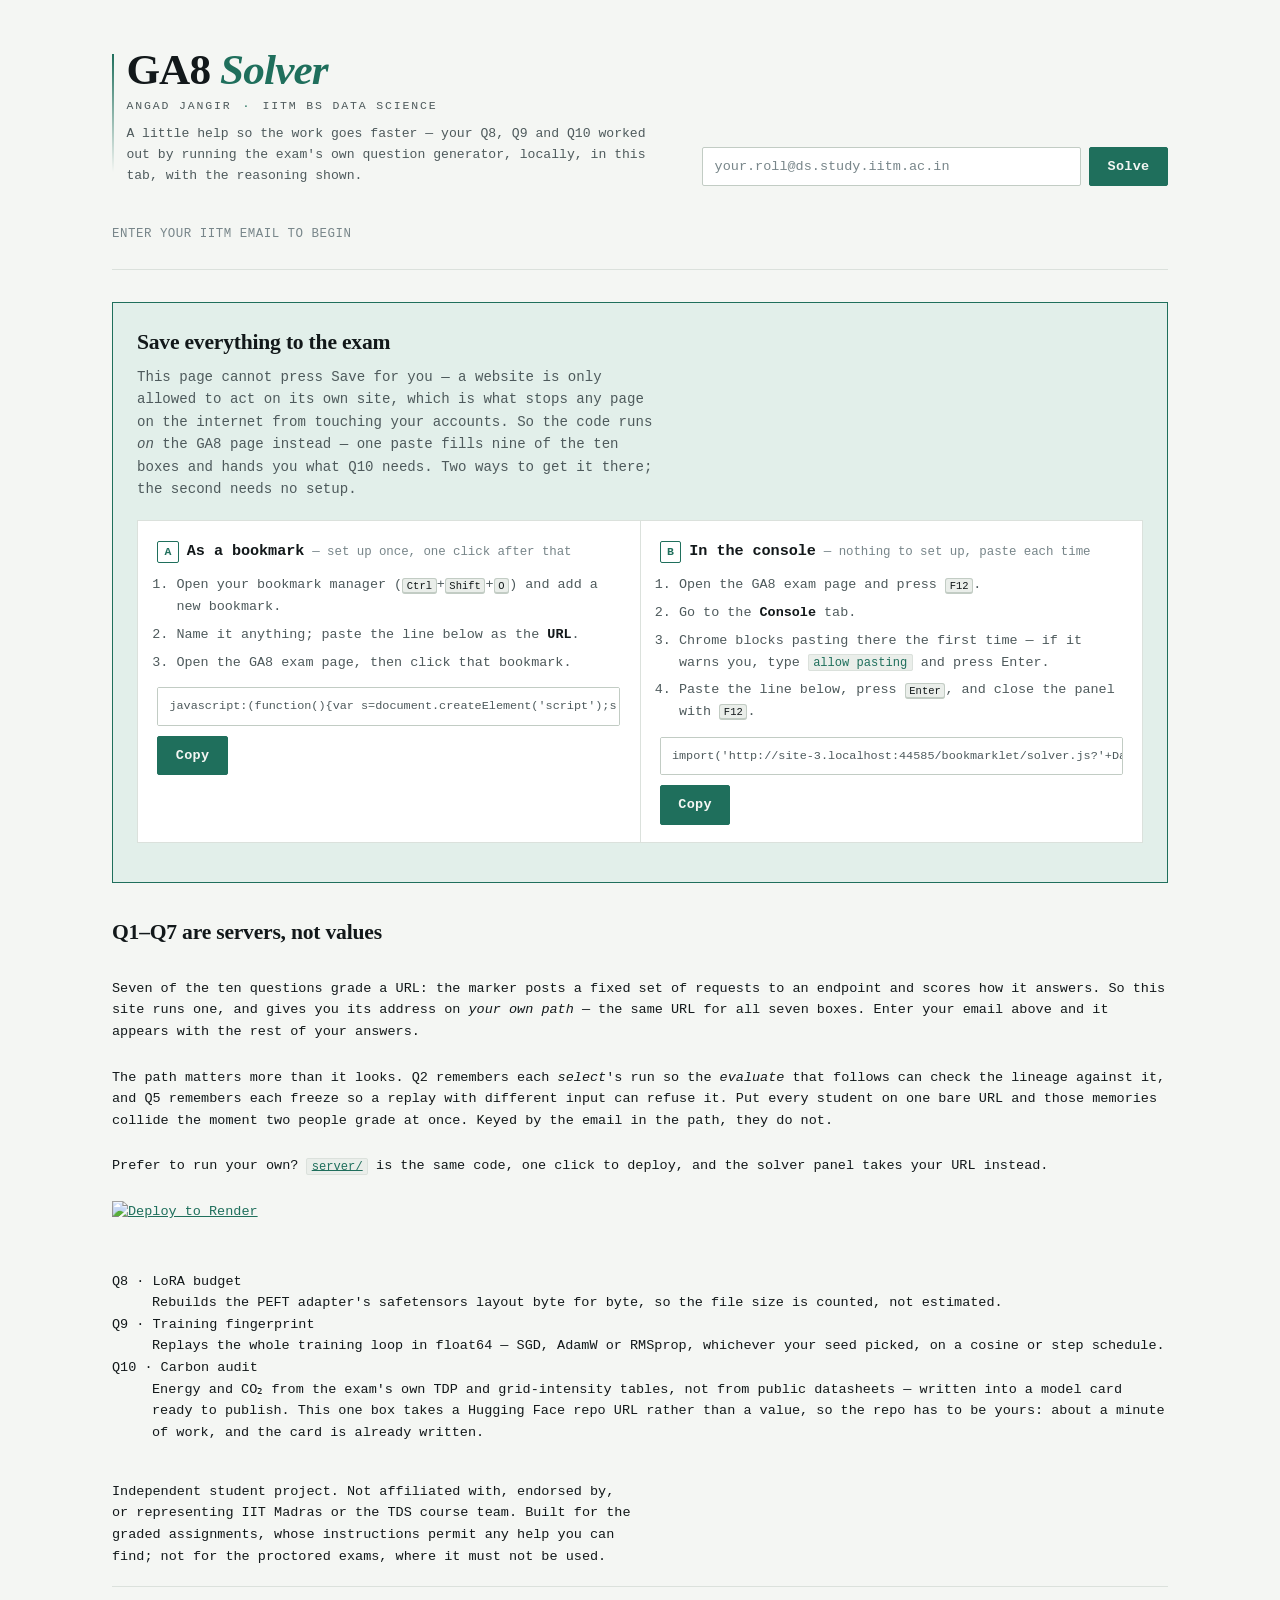
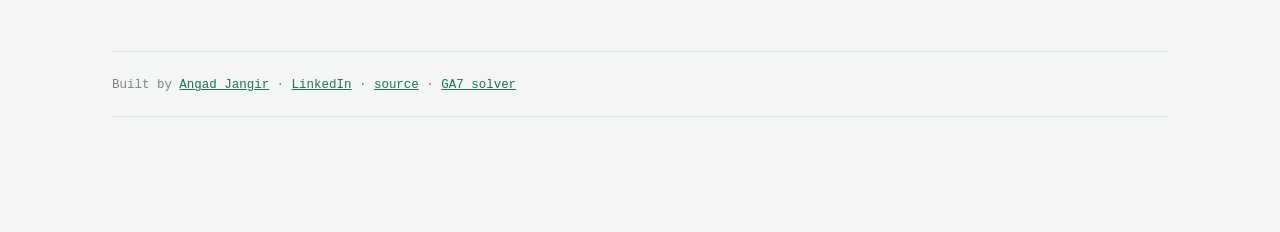
==== commit cf74569c: "Fix Q10: its box takes a Hugging Face repo URL, not a value The panel was pasting the computed carbo" ====
--- a/index.html
+++ b/index.html
@@ -16,7 +16,7 @@
     <div class="brand">
       <h1 class="wordmark">GA8 <em>Solver</em></h1>
       <p class="byline">Angad Jangir <span>·</span> IITM BS Data Science</p>
-      <p class="tagline">A little help so the work goes faster — your Q8, Q9 and Q10 derived by running the exam's own question generator, locally, in this tab, with the working shown.</p>
+      <p class="tagline">A little help so the work goes faster — your Q8, Q9 and Q10 worked out by running the exam's own question generator, locally, in this tab, with the reasoning shown.</p>
     </div>
     <form id="run">
       <input id="email" type="email" placeholder="your.roll@ds.study.iitm.ac.in" autocomplete="email" required>
@@ -33,7 +33,7 @@
       <p>
         This page cannot press Save for you — a website is only allowed to act on its own site,
         which is what stops any page on the internet from touching your accounts. So the code runs
-        <em>on</em> the GA8 page instead — one paste fills all ten boxes. Two ways to get it there; the second needs no setup.
+        <em>on</em> the GA8 page instead — one paste fills nine of the ten boxes and hands you what Q10 needs. Two ways to get it there; the second needs no setup.
       </p>
     </div>
 
@@ -95,7 +95,7 @@
     <dl class="facts">
       <dt>Q8 · LoRA budget</dt><dd>Rebuilds the PEFT adapter's safetensors layout byte for byte, so the file size is counted, not estimated.</dd>
       <dt>Q9 · Training fingerprint</dt><dd>Replays the whole training loop in float64 — SGD, AdamW or RMSprop, whichever your seed picked, on a cosine or step schedule.</dd>
-      <dt>Q10 · Carbon audit</dt><dd>Energy and CO₂ from the exam's own TDP and grid-intensity tables, not from public datasheets.</dd>
+      <dt>Q10 · Carbon audit</dt><dd>Energy and CO₂ from the exam's own TDP and grid-intensity tables, not from public datasheets — written into a model card ready to publish. This one box takes a Hugging Face repo URL rather than a value, so the repo has to be yours: about a minute of work, and the card is already written.</dd>
     </dl>
     <p class="colophon-note">
       Independent student project. Not affiliated with, endorsed by, or representing IIT Madras or
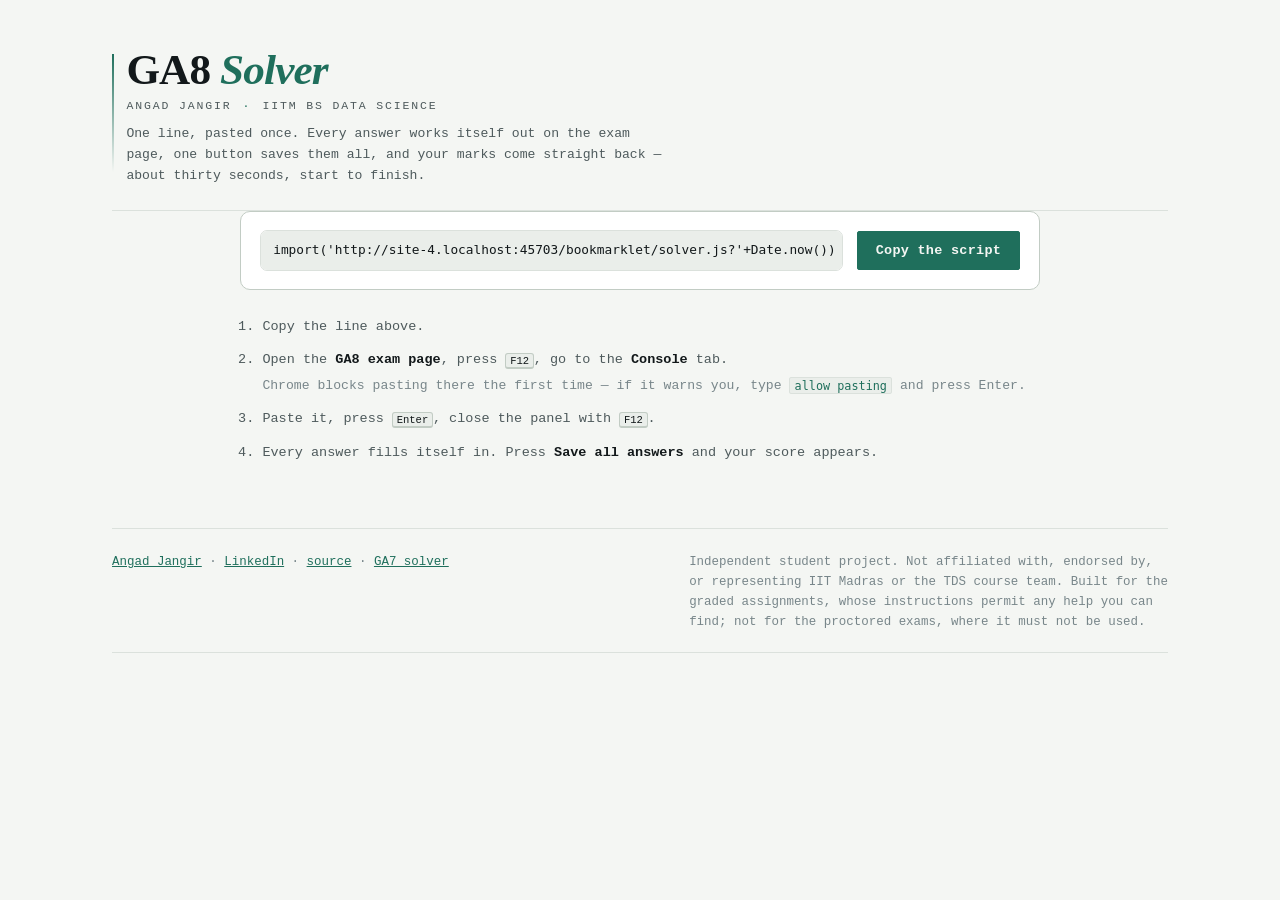
==== commit da4a3e42: "Strip the page to the one line that matters, and the panel to one button The site had grown into a w" ====
--- a/index.html
+++ b/index.html
@@ -3,8 +3,8 @@
 <head>
 <meta charset="utf-8">
 <meta name="viewport" content="width=device-width, initial-scale=1">
-<title>GA8 Solver — derived, not guessed</title>
-<meta name="description" content="Derives your GA8 Q8/Q9/Q10 answers from your email by running the exam's own question generator, in this tab, with the working shown — and hands you the server code for Q1–Q7.">
+<title>GA8 Solver — thirty seconds</title>
+<meta name="description" content="Copy one line into the console on the GA8 page. Every answer fills itself, one button saves them all.">
 <meta name="color-scheme" content="light dark">
 <link rel="icon" href="data:image/svg+xml,<svg xmlns='http://www.w3.org/2000/svg' viewBox='0 0 100 100'><text y='.9em' font-size='90'>&#129517;</text></svg>">
 <link rel="stylesheet" href="./assets/style.css">
@@ -16,126 +16,53 @@
     <div class="brand">
       <h1 class="wordmark">GA8 <em>Solver</em></h1>
       <p class="byline">Angad Jangir <span>·</span> IITM BS Data Science</p>
-      <p class="tagline">A little help so the work goes faster — your Q8, Q9 and Q10 worked out by running the exam's own question generator, locally, in this tab, with the reasoning shown.</p>
+      <p class="tagline">One line, pasted once. Every answer works itself out on the exam page, one button saves them all, and your marks come straight back — about thirty seconds, start to finish.</p>
     </div>
-    <form id="run">
-      <input id="email" type="email" placeholder="your.roll@ds.study.iitm.ac.in" autocomplete="email" required>
-      <button class="go" type="submit">Solve</button>
-    </form>
-    <p id="status" data-kind="idle">Enter your IITM email to begin</p>
   </header>
 
-  <section id="results" hidden></section>
-
-  <section class="action" id="action">
-    <div class="action-head">
-      <h2>Save everything to the exam</h2>
-      <p>
-        This page cannot press Save for you — a website is only allowed to act on its own site,
-        which is what stops any page on the internet from touching your accounts. So the code runs
-        <em>on</em> the GA8 page instead — one paste fills nine of the ten boxes and hands you what Q10 needs. Two ways to get it there; the second needs no setup.
-      </p>
+  <section class="solo">
+    <div class="solo-code">
+      <code id="console-src">loading…</code>
+      <button class="go" id="copy-console" type="button">Copy the script</button>
     </div>
 
-    <div class="ways">
-      <article class="way">
-        <h3><span class="way-n">A</span> As a bookmark <em>— set up once, one click after that</em></h3>
-        <ol>
-          <li>Open your bookmark manager (<kbd>Ctrl</kbd>+<kbd>Shift</kbd>+<kbd>O</kbd>) and add a new bookmark.</li>
-          <li>Name it anything; paste the line below as the <strong>URL</strong>.</li>
-          <li>Open the GA8 exam page, then click that bookmark.</li>
-        </ol>
-        <div class="action-code">
-          <code id="bookmarklet-src">loading…</code>
-          <button class="go" id="copy-bookmarklet" type="button">Copy</button>
-        </div>
-      </article>
-
-      <article class="way">
-        <h3><span class="way-n">B</span> In the console <em>— nothing to set up, paste each time</em></h3>
-        <ol>
-          <li>Open the GA8 exam page and press <kbd>F12</kbd>.</li>
-          <li>Go to the <strong>Console</strong> tab.</li>
-          <li>Chrome blocks pasting there the first time — if it warns you, type
-            <code class="inline">allow pasting</code> and press Enter.</li>
-          <li>Paste the line below, press <kbd>Enter</kbd>, and close the panel with <kbd>F12</kbd>.</li>
-        </ol>
-        <div class="action-code">
-          <code id="console-src">loading…</code>
-          <button class="go" id="copy-console" type="button">Copy</button>
-        </div>
-      </article>
-    </div>
+    <ol class="solo-steps">
+      <li>Copy the line above.</li>
+      <li>Open the <strong>GA8 exam page</strong>, press <kbd>F12</kbd>, go to the <strong>Console</strong> tab.
+        <span class="muted">Chrome blocks pasting there the first time — if it warns you, type <code class="inline">allow pasting</code> and press Enter.</span></li>
+      <li>Paste it, press <kbd>Enter</kbd>, close the panel with <kbd>F12</kbd>.</li>
+      <li>Every answer fills itself in. Press <strong>Save all answers</strong> and your score appears.</li>
+    </ol>
   </section>
 
-  <section class="colophon">
-    <h2>Q1–Q7 are servers, not values</h2>
+  <footer class="colophon">
     <p>
-      Seven of the ten questions grade a URL: the marker posts a fixed set of requests to an
-      endpoint and scores how it answers. So this site runs one, and gives you its address on
-      <em>your own path</em> — the same URL for all seven boxes. Enter your email above and it
-      appears with the rest of your answers.
+      <a href="https://github.com/angadseth">Angad Jangir</a> ·
+      <a href="https://www.linkedin.com/in/angad-jangir-23306231b/">LinkedIn</a> ·
+      <a href="https://github.com/angadseth/tds-ga8-solver">source</a> ·
+      <a href="https://angadseth.github.io/tds-ga7-solver/">GA7 solver</a>
     </p>
-    <p>
-      The path matters more than it looks. Q2 remembers each <em>select</em>'s run so the
-      <em>evaluate</em> that follows can check the lineage against it, and Q5 remembers each
-      freeze so a replay with different input can refuse it. Put every student on one bare URL and
-      those memories collide the moment two people grade at once. Keyed by the email in the path,
-      they do not.
-    </p>
-    <p>
-      Prefer to run your own? <a href="https://github.com/angadseth/tds-ga8-solver/tree/main/server"><code class="inline">server/</code></a>
-      is the same code, one click to deploy, and the solver panel takes your URL instead.
-    </p>
-    <p class="deploy-cta">
-      <a href="https://render.com/deploy?repo=https://github.com/angadseth/tds-ga8-solver">
-        <img src="https://render.com/images/deploy-to-render-button.svg" alt="Deploy to Render" height="32">
-      </a>
-    </p>
-    <dl class="facts">
-      <dt>Q8 · LoRA budget</dt><dd>Rebuilds the PEFT adapter's safetensors layout byte for byte, so the file size is counted, not estimated.</dd>
-      <dt>Q9 · Training fingerprint</dt><dd>Replays the whole training loop in float64 — SGD, AdamW or RMSprop, whichever your seed picked, on a cosine or step schedule.</dd>
-      <dt>Q10 · Carbon audit</dt><dd>Energy and CO₂ from the exam's own TDP and grid-intensity tables, not from public datasheets — written into a model card ready to publish. This one box takes a Hugging Face repo URL rather than a value, so the repo has to be yours: about a minute of work, and the card is already written.</dd>
-    </dl>
     <p class="colophon-note">
       Independent student project. Not affiliated with, endorsed by, or representing IIT Madras or
       the TDS course team. Built for the graded assignments, whose instructions permit any help you
       can find; not for the proctored exams, where it must not be used.
     </p>
-  </section>
-
-  <footer class="colophon">
-    <p>
-      Built by <a href="https://github.com/angadseth">Angad Jangir</a> ·
-      <a href="https://www.linkedin.com/in/angad-jangir-23306231b/">LinkedIn</a> ·
-      <a href="https://github.com/angadseth/tds-ga8-solver">source</a> ·
-      <a href="https://angadseth.github.io/tds-ga7-solver/">GA7 solver</a>
-    </p>
   </footer>
 
 </div>
 
-<script type="module" src="./assets/app.js"></script>
 <script>
-  // Build the bookmarklet against wherever this page is actually hosted.
+  // Built against wherever this page is hosted, so a fork keeps working.
   const loader = new URL("./bookmarklet/solver.js", location.href).href;
-  const code = `javascript:(function(){var s=document.createElement('script');s.type='module';s.src='${loader}?'+Date.now();document.body.appendChild(s);})()`;
-  document.getElementById("bookmarklet-src").textContent = code;
-
-  // The console wants the plain statement; a bookmark URL wants the javascript: form.
   const consoleCode = `import('${loader}?'+Date.now())`;
   document.getElementById("console-src").textContent = consoleCode;
 
-  const wire = (id, text) => {
-    const button = document.getElementById(id);
-    button.addEventListener("click", async () => {
-      await navigator.clipboard.writeText(text);
-      button.textContent = "Copied";
-      setTimeout(() => (button.textContent = "Copy"), 1500);
-    });
-  };
-  wire("copy-bookmarklet", code);
-  wire("copy-console", consoleCode);
+  const button = document.getElementById("copy-console");
+  button.addEventListener("click", async () => {
+    await navigator.clipboard.writeText(consoleCode);
+    button.textContent = "Copied — now open the exam page";
+    setTimeout(() => (button.textContent = "Copy the script"), 2500);
+  });
 </script>
 </body>
 </html>
--- a/assets/style.css
+++ b/assets/style.css
@@ -635,115 +635,54 @@
 
 .action-after { margin: 0; color: var(--ink-2); font-size: 0.85rem; max-width: 66ch; }
 
-/* --- GA8 additions: the derived-answer cards -----------------------------
-   Own class names throughout: .row / .row-answer / .facts already mean
-   something else in this stylesheet (the GA7 results table), and reusing them
-   inherits nowrap and grid rules that mangle a JSON block. */
-
-#results {
-  max-width: 62rem;
+/* --- GA8: the one thing this page is for --------------------------------- */
+
+.solo {
+  max-width: 52rem;
   margin: 0 auto 3rem;
   padding: 0 1rem;
 }
 
-.ga8-h {
-  font-family: var(--serif);
-  font-size: 1.35rem;
-  font-weight: 500;
-  margin: 2.5rem 0 1rem;
-}
-
-.ga8-card {
+.solo-code {
+  display: flex;
+  flex-wrap: wrap;
+  align-items: center;
+  gap: 0.9rem;
+  padding: 1.1rem 1.2rem;
+  background: var(--surface);
+  border: 1px solid var(--rule-2);
+  border-radius: 10px;
+}
+
+.solo-code code {
+  flex: 1 1 22rem;
+  min-width: 0;
+  overflow-x: auto;
+  white-space: nowrap;
+  padding: 0.6rem 0.75rem;
+  background: var(--surface-2);
+  border: 1px solid var(--rule);
+  border-radius: 7px;
+  font-size: 0.8rem;
+}
+
+.solo-code .go { flex: 0 0 auto; }
+
+.solo-steps {
+  margin: 1.6rem 0 0;
+  padding-left: 1.4rem;
+  color: var(--ink-2);
+}
+
+.solo-steps li {
+  margin-bottom: 0.7rem;
+  line-height: 1.65;
+}
+
+.solo-steps strong { color: var(--ink); }
+.solo-steps .muted {
   display: block;
-  background: var(--surface);
-  border: 1px solid var(--rule);
-  border-radius: 10px;
-  padding: 1rem 1.15rem 1.15rem;
-  margin-bottom: 0.9rem;
-}
-
-.ga8-head {
-  display: flex;
-  align-items: baseline;
-  gap: 0.65rem;
-  margin: 0 0 0.25rem;
-  font-size: 0.95rem;
-  font-weight: 600;
-}
-
-.ga8-num { color: var(--accent); }
-
-.ga8-qid {
-  margin: 0 0 0.8rem;
+  margin-top: 0.25rem;
   color: var(--ink-3);
-  font-size: 0.78rem;
-}
-
-.ga8-works {
-  list-style: none;
-  margin: 0;
-  padding: 0;
-}
-
-.ga8-works li {
-  display: flex;
-  flex-wrap: wrap;
-  gap: 0.5rem;
-  padding: 0.2rem 0;
-  font-size: 0.8rem;
-}
-
-.ga8-works b {
-  min-width: 8.5rem;
-  color: var(--ink-3);
-  font-weight: 400;
-}
-
-.ga8-json {
-  margin: 0.85rem 0 0.7rem;
-  padding: 0.7rem 0.85rem;
-  background: var(--surface-2);
-  border: 1px solid var(--rule);
-  border-radius: 7px;
-  overflow-x: auto;
-  white-space: pre;
-  font-family: var(--mono);
-  font-size: 0.8rem;
-  line-height: 1.5;
-}
-
-.ga8-copy {
-  padding: 0.4rem 0.85rem;
-  background: transparent;
-  color: var(--ink-2);
-  border: 1px solid var(--rule-2);
-  border-radius: 6px;
-  font: inherit;
-  font-size: 0.78rem;
-  cursor: pointer;
-}
-
-.ga8-copy:hover { border-color: var(--accent); color: var(--accent); }
-
-.ga8-ids {
-  list-style: none;
-  margin: 0;
-  padding: 0;
-}
-
-.ga8-ids li {
-  display: flex;
-  flex-wrap: wrap;
-  gap: 0.5rem 0.75rem;
-  align-items: baseline;
-  justify-content: space-between;
-  padding: 0.4rem 0;
-  border-top: 1px solid var(--rule);
   font-size: 0.82rem;
 }
-
-.ga8-ids li:first-child { border-top: 0; }
-.ga8-ids code { color: var(--ink-3); font-size: 0.76rem; }
-
-.deploy-cta { margin: 1.1rem 0 1.4rem; }
-.deploy-cta img { display: block; max-width: 100%; height: 32px; }
